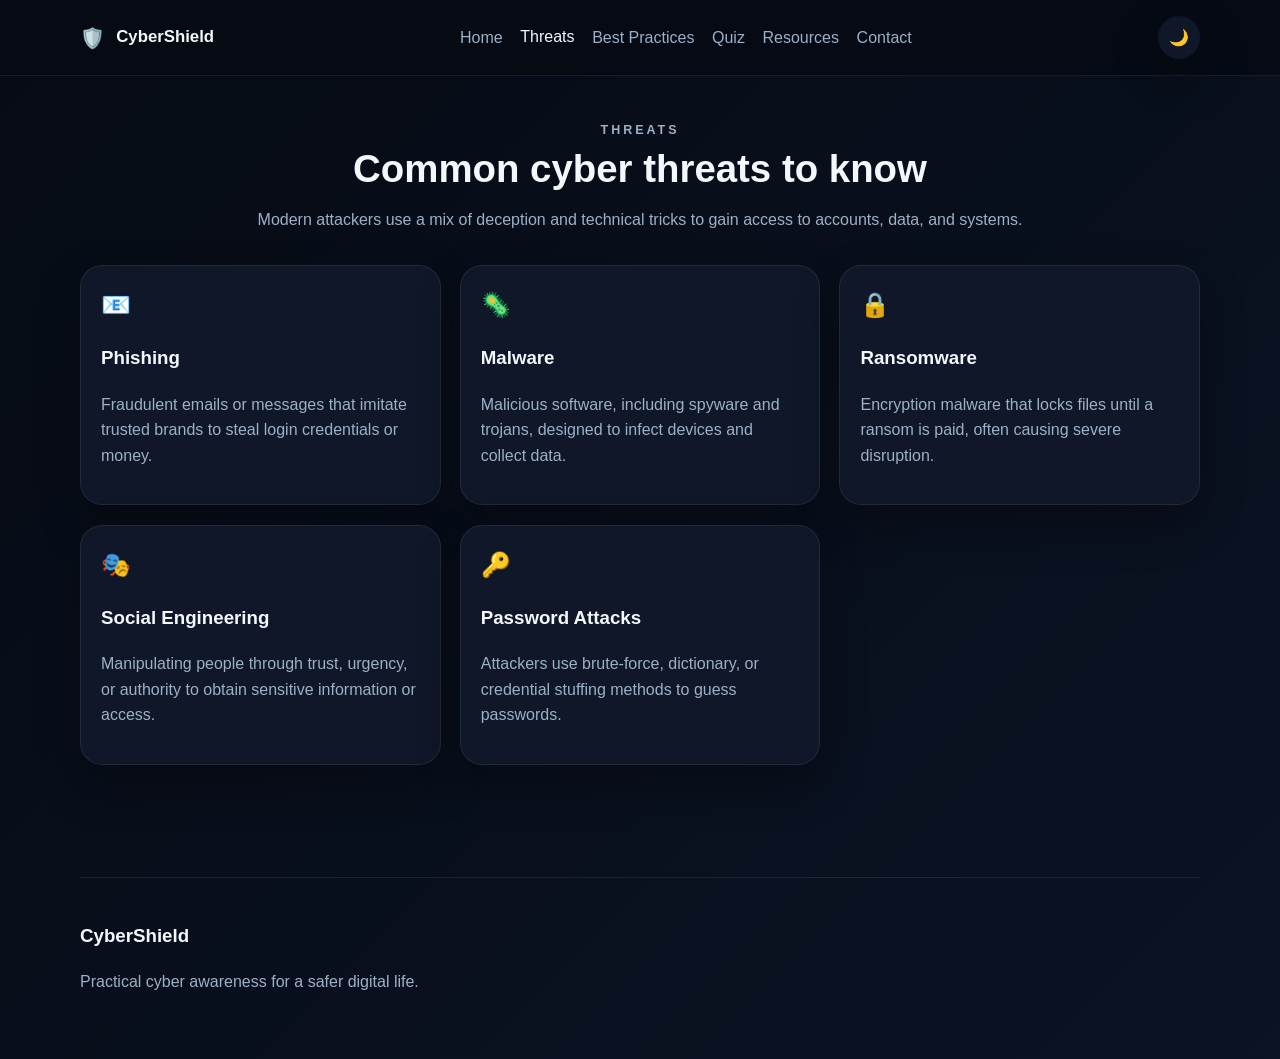
==== threats.html @ a518845e "Initial commit" ====
<!DOCTYPE html>
<html lang="en" data-theme="dark">
  <head>
    <meta charset="UTF-8" />
    <meta name="viewport" content="width=device-width, initial-scale=1.0" />
    <title>Cyber Threats | Cybersecurity Awareness</title>
    <link rel="stylesheet" href="styles.css" />
    <script src="script.js" defer></script>
  </head>
  <body>
    <header class="site-header">
      <div class="container nav-bar">
        <a class="brand" href="index.html">
          <span class="brand-icon">🛡️</span>
          <span>CyberShield</span>
        </a>
        <button class="menu-toggle" aria-label="Toggle navigation" aria-expanded="false">
          <span></span>
          <span></span>
          <span></span>
        </button>
        <nav class="nav-links" id="navLinks">
          <a href="index.html">Home</a>
          <a href="threats.html" class="active">Threats</a>
          <a href="best-practices.html">Best Practices</a>
          <a href="quiz.html">Quiz</a>
          <a href="resources.html">Resources</a>
          <a href="contact.html">Contact</a>
        </nav>
        <button id="themeToggle" class="theme-toggle" aria-label="Toggle dark mode">🌙</button>
      </div>
    </header>

    <main class="page-shell">
      <section class="container section">
        <div class="section-heading">
          <p class="eyebrow">Threats</p>
          <h1>Common cyber threats to know</h1>
          <p>Modern attackers use a mix of deception and technical tricks to gain access to accounts, data, and systems.</p>
        </div>
        <div class="card-grid three-up">
          <article class="info-card threat-card">
            <div class="card-icon">📧</div>
            <h3>Phishing</h3>
            <p>Fraudulent emails or messages that imitate trusted brands to steal login credentials or money.</p>
          </article>
          <article class="info-card threat-card">
            <div class="card-icon">🦠</div>
            <h3>Malware</h3>
            <p>Malicious software, including spyware and trojans, designed to infect devices and collect data.</p>
          </article>
          <article class="info-card threat-card">
            <div class="card-icon">🔒</div>
            <h3>Ransomware</h3>
            <p>Encryption malware that locks files until a ransom is paid, often causing severe disruption.</p>
          </article>
          <article class="info-card threat-card">
            <div class="card-icon">🎭</div>
            <h3>Social Engineering</h3>
            <p>Manipulating people through trust, urgency, or authority to obtain sensitive information or access.</p>
          </article>
          <article class="info-card threat-card">
            <div class="card-icon">🔑</div>
            <h3>Password Attacks</h3>
            <p>Attackers use brute-force, dictionary, or credential stuffing methods to guess passwords.</p>
          </article>
        </div>
      </section>
    </main>

    <footer class="site-footer">
      <div class="container footer-grid">
        <div>
          <h3>CyberShield</h3>
          <p>Practical cyber awareness for a safer digital life.</p>
        </div>
      </div>
    </footer>

    <button id="scrollTop" class="scroll-top" aria-label="Scroll to top">↑</button>
  </body>
</html>
---- styles.css ----
:root {
  --bg: #060b14;
  --surface: #0f1728;
  --surface-2: #121c33;
  --text: #f4f7fb;
  --muted: #9cb1c7;
  --accent: #2dd4bf;
  --accent-2: #3b82f6;
  --border: rgba(255, 255, 255, 0.08);
  --shadow: 0 20px 45px rgba(0, 0, 0, 0.28);
}

:root[data-theme="light"] {
  --bg: #f5f8ff;
  --surface: #ffffff;
  --surface-2: #edf4ff;
  --text: #07111f;
  --muted: #4f6280;
  --accent: #0f766e;
  --accent-2: #2563eb;
  --border: rgba(2, 8, 23, 0.08);
  --shadow: 0 20px 45px rgba(15, 23, 42, 0.08);
}

* {
  box-sizing: border-box;
}

html {
  scroll-behavior: smooth;
}

body {
  margin: 0;
  font-family: 'Inter', sans-serif;
  background: linear-gradient(135deg, var(--bg), #0b1324);
  color: var(--text);
  line-height: 1.6;
}

img {
  max-width: 100%;
  display: block;
}

a {
  color: inherit;
  text-decoration: none;
}

button,
input,
textarea {
  font: inherit;
}

.container {
  width: min(1120px, calc(100% - 2rem));
  margin: 0 auto;
}

.site-header {
  position: sticky;
  top: 0;
  z-index: 20;
  backdrop-filter: blur(16px);
  background: rgba(6, 11, 20, 0.88);
  border-bottom: 1px solid var(--border);
}

:root[data-theme="light"] .site-header {
  background: rgba(245, 248, 255, 0.9);
}

.nav-bar {
  display: flex;
  align-items: center;
  justify-content: space-between;
  padding: 1rem 0;
  gap: 1rem;
}

.brand {
  display: inline-flex;
  align-items: center;
  gap: 0.7rem;
  font-weight: 700;
  font-size: 1.05rem;
}

.brand-icon {
  font-size: 1.25rem;
}

.nav-links {
  display: flex;
  gap: 1.1rem;
  align-items: center;
}

.nav-links a {
  color: var(--muted);
  transition: color 180ms ease, transform 180ms ease;
}

.nav-links a:hover,
.nav-links a.active {
  color: var(--text);
  transform: translateY(-1px);
}

.menu-toggle,
.theme-toggle,
.scroll-top {
  border: 0;
  cursor: pointer;
}

.menu-toggle {
  display: none;
  flex-direction: column;
  gap: 4px;
  background: transparent;
  padding: 0.2rem;
}

.menu-toggle span {
  width: 24px;
  height: 2px;
  background: var(--text);
  display: block;
}

.theme-toggle {
  padding: 0.55rem 0.7rem;
  border-radius: 999px;
  background: var(--surface);
  color: var(--text);
  box-shadow: var(--shadow);
}

.hero {
  padding: 4.5rem 0 3rem;
}

.hero-grid {
  display: grid;
  grid-template-columns: 1.1fr 0.9fr;
  gap: 2rem;
  align-items: center;
}

.eyebrow {
  text-transform: uppercase;
  letter-spacing: 0.24em;
  font-size: 0.78rem;
  font-weight: 700;
  color: var(--accent);
  margin-bottom: 0.4rem;
}

.hero h1,
.section-heading h1,
.section-heading h2 {
  font-size: clamp(2rem, 3vw, 3rem);
  line-height: 1.15;
  margin: 0 0 0.7rem;
}

.hero-copy,
.section-heading p,
.info-card p,
.stat-card p,
.site-footer p,
.contact-card label,
.faq-answer p {
  color: var(--muted);
}

.hero-actions {
  display: flex;
  flex-wrap: wrap;
  gap: 0.9rem;
  margin: 1.4rem 0;
}

.btn {
  display: inline-flex;
  align-items: center;
  justify-content: center;
  padding: 0.8rem 1.15rem;
  border-radius: 999px;
  font-weight: 700;
  transition: transform 180ms ease, box-shadow 180ms ease, background 180ms ease;
}

.btn:hover {
  transform: translateY(-2px);
}

.btn-primary {
  background: linear-gradient(135deg, var(--accent-2), var(--accent));
  color: white;
  box-shadow: var(--shadow);
}

.btn-secondary {
  background: var(--surface);
  color: var(--text);
  border: 1px solid var(--border);
}

.hero-badges {
  display: flex;
  flex-wrap: wrap;
  gap: 0.8rem;
  color: var(--muted);
  font-size: 0.95rem;
}

.hero-card,
.info-card,
.stat-card,
.quiz-card,
.faq-card,
.contact-card {
  background: var(--surface);
  border: 1px solid var(--border);
  border-radius: 22px;
  box-shadow: var(--shadow);
}

.hero-card {
  padding: 1.25rem;
}

.hero-card__top {
  display: flex;
  justify-content: space-between;
  align-items: center;
  margin-bottom: 1rem;
}

.status-pill {
  background: rgba(45, 212, 191, 0.14);
  color: var(--accent);
  padding: 0.35rem 0.7rem;
  border-radius: 999px;
  font-size: 0.8rem;
}

.carousel {
  overflow: hidden;
}

.carousel-track {
  position: relative;
  min-height: 160px;
}

.slide {
  display: none;
  animation: fadeIn 0.5s ease;
}

.slide.active {
  display: block;
}

.section {
  padding: 2rem 0 3rem;
}

.section-alt {
  background: linear-gradient(180deg, rgba(45, 212, 191, 0.07), transparent);
}

.section-heading {
  text-align: center;
  margin-bottom: 2rem;
}

.card-grid {
  display: grid;
  gap: 1.2rem;
}

.three-up {
  grid-template-columns: repeat(3, minmax(0, 1fr));
}

.two-up {
  grid-template-columns: repeat(2, minmax(0, 1fr));
}

.info-card,
.stat-card,
.faq-card,
.contact-card,
.quiz-card {
  padding: 1.25rem;
  transition: transform 180ms ease, border-color 180ms ease;
}

.info-card:hover,
.stat-card:hover,
.quiz-card:hover,
.faq-card:hover,
.contact-card:hover {
  transform: translateY(-3px);
  border-color: rgba(45, 212, 191, 0.4);
}

.card-icon {
  font-size: 1.5rem;
  margin-bottom: 0.65rem;
}

.stats-grid {
  display: grid;
  grid-template-columns: repeat(3, minmax(0, 1fr));
  gap: 1.2rem;
}

.counter {
  font-size: 2.2rem;
  margin: 0 0 0.4rem;
  color: var(--accent);
}

.page-shell {
  padding-bottom: 2rem;
}

.resource-toolbar {
  margin: 0 auto 1.2rem;
  max-width: 500px;
}

.resource-toolbar input,
.contact-card input,
.contact-card textarea {
  width: 100%;
  border: 1px solid var(--border);
  padding: 0.85rem 1rem;
  border-radius: 12px;
  background: var(--surface-2);
  color: var(--text);
}

.quiz-card h3 {
  margin: 0 0 0.5rem;
}

.quiz-card fieldset {
  border: 0;
  padding: 0;
  margin: 0 0 1rem;
}

.quiz-card legend {
  font-weight: 700;
  margin-bottom: 0.6rem;
}

.quiz-card label {
  display: block;
  margin-bottom: 0.55rem;
  color: var(--muted);
}

.quiz-actions {
  display: flex;
  flex-wrap: wrap;
  gap: 0.8rem;
  margin-top: 1rem;
}

.quiz-result {
  margin-top: 1rem;
  font-weight: 700;
  color: var(--accent);
}

.faq-item + .faq-item {
  margin-top: 0.75rem;
}

.faq-question {
  width: 100%;
  text-align: left;
  padding: 0.9rem 1rem;
  border: 1px solid var(--border);
  border-radius: 12px;
  background: var(--surface-2);
  color: var(--text);
  cursor: pointer;
}

.faq-answer {
  display: none;
  padding: 0.7rem 0.2rem 0;
}

.faq-item.active .faq-answer {
  display: block;
}

.contact-grid {
  display: grid;
  grid-template-columns: 1fr 1fr;
  gap: 2rem;
  align-items: start;
}

.contact-card {
  display: grid;
  gap: 0.9rem;
}

.contact-card label {
  display: grid;
  gap: 0.4rem;
}

.newsletter {
  display: flex;
  gap: 0.5rem;
  align-items: center;
  color: var(--muted);
}

.social-links {
  display: flex;
  gap: 0.7rem;
  margin-top: 1rem;
}

.social-links a {
  width: 42px;
  height: 42px;
  display: grid;
  place-items: center;
  border-radius: 50%;
  background: var(--surface);
  border: 1px solid var(--border);
}

.site-footer {
  padding: 2rem 0 3rem;
}

.footer-grid {
  display: flex;
  justify-content: space-between;
  gap: 1rem;
  border-top: 1px solid var(--border);
  padding-top: 1.5rem;
}

.site-footer ul {
  list-style: none;
  padding: 0;
  margin: 0;
  color: var(--muted);
}

.scroll-top {
  position: fixed;
  right: 1.25rem;
  bottom: 1.25rem;
  width: 46px;
  height: 46px;
  border-radius: 50%;
  background: linear-gradient(135deg, var(--accent-2), var(--accent));
  color: white;
  display: none;
  box-shadow: var(--shadow);
}

@keyframes fadeIn {
  from { opacity: 0; transform: translateY(8px); }
  to { opacity: 1; transform: translateY(0); }
}

@media (max-width: 900px) {
  .hero-grid,
  .contact-grid,
  .three-up,
  .two-up,
  .stats-grid {
    grid-template-columns: 1fr;
  }

  .footer-grid {
    flex-direction: column;
  }
}

@media (max-width: 760px) {
  .menu-toggle {
    display: inline-flex;
  }

  .nav-links {
    position: absolute;
    top: 68px;
    right: 1rem;
    left: 1rem;
    flex-direction: column;
    align-items: flex-start;
    padding: 1rem;
    background: var(--surface);
    border: 1px solid var(--border);
    border-radius: 16px;
    display: none;
  }

  .nav-links.open {
    display: flex;
  }

  .theme-toggle {
    margin-left: auto;
  }

  .hero {
    padding-top: 2.5rem;
  }
}
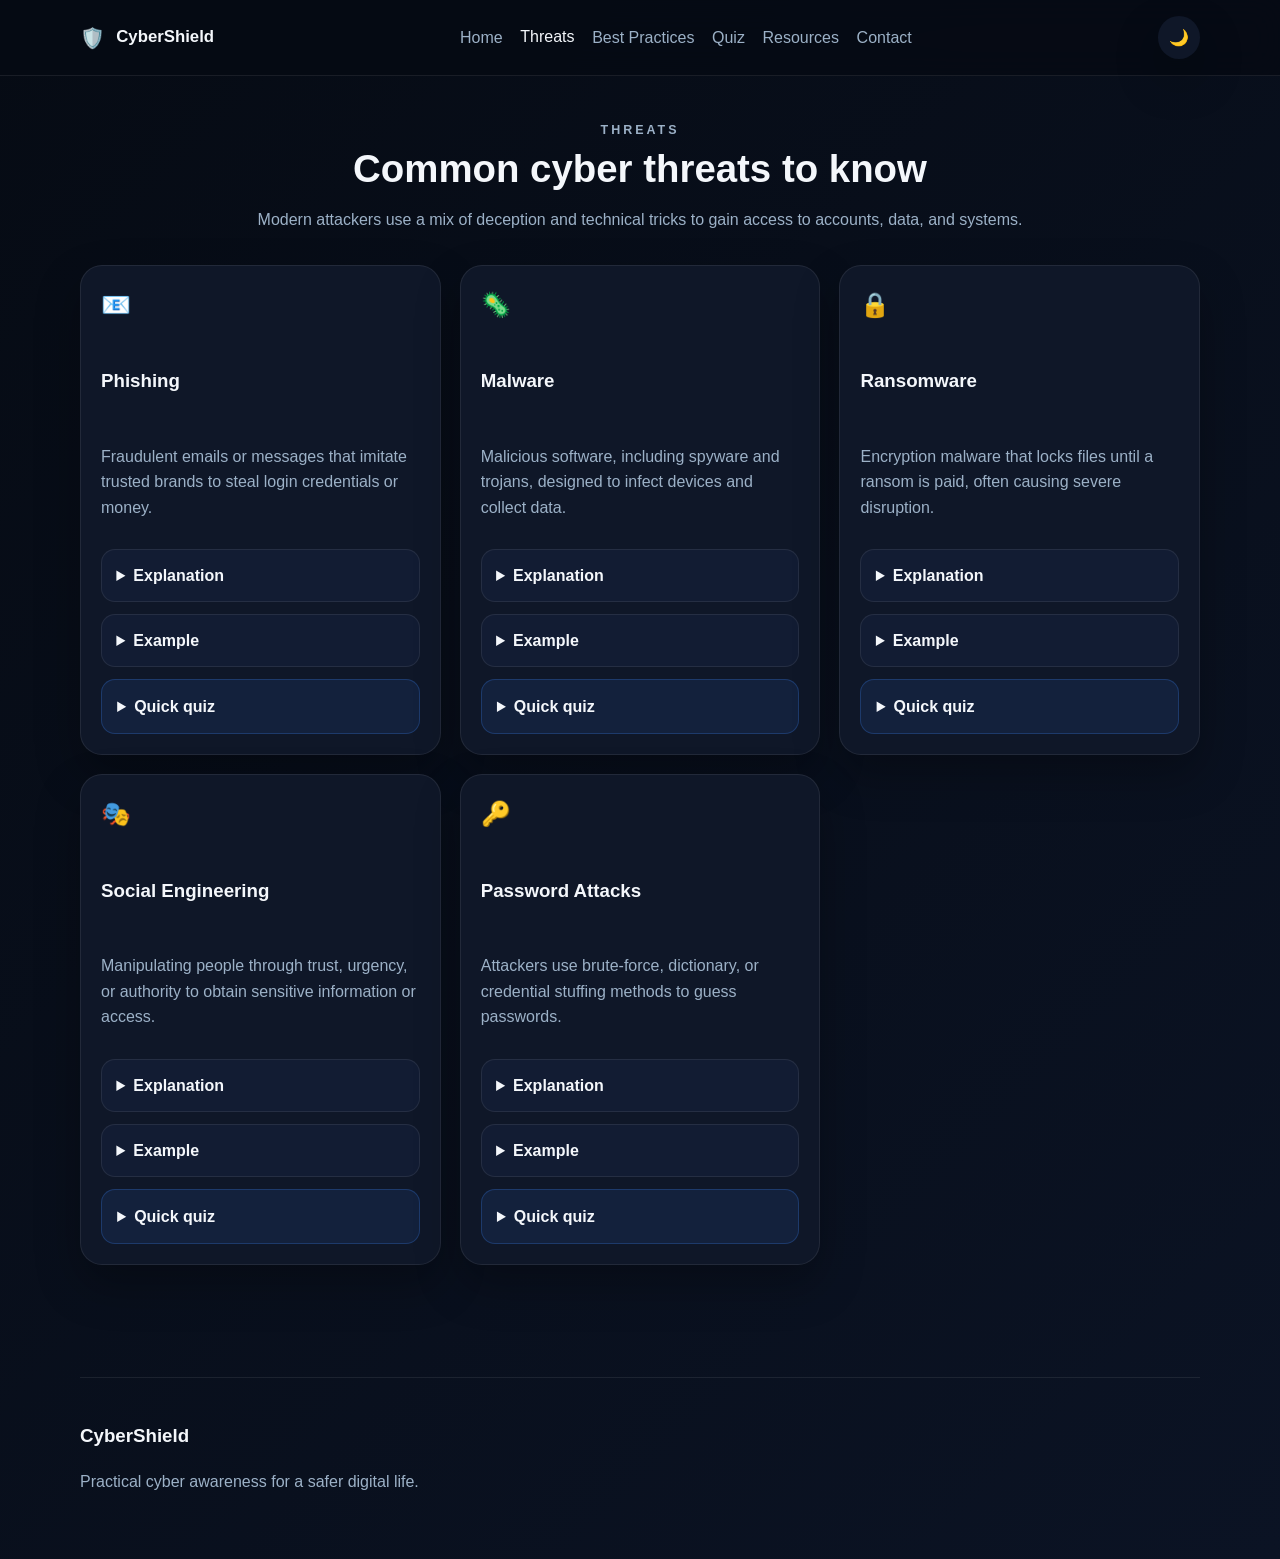
==== commit 3fba8b0a: "threats sections modified" ====
--- a/threats.html
+++ b/threats.html
@@ -43,26 +43,256 @@
             <div class="card-icon">📧</div>
             <h3>Phishing</h3>
             <p>Fraudulent emails or messages that imitate trusted brands to steal login credentials or money.</p>
+            <div class="threat-content">
+              <details class="threat-block">
+                <summary>Explanation</summary>
+                <p>Phishing relies on urgency, fear, or curiosity to make you click a link or open an attachment quickly.</p>
+              </details>
+              <details class="threat-block">
+                <summary>Example</summary>
+                <p>A fake invoice email asks you to confirm your account by clicking a link that steals your password.</p>
+              </details>
+              <details class="threat-quiz">
+                <summary>Quick quiz</summary>
+                <div class="quiz-questions">
+                  <p>1. What is the safest response to a suspicious password-reset email?</p>
+                  <ul>
+                    <li>A. Click the link immediately</li>
+                    <li>B. Reply with your password</li>
+                    <li>C. Open the official site manually and verify</li>
+                  </ul>
+                  <p>2. Why do attackers use urgency in phishing messages?</p>
+                  <ul>
+                    <li>A. To make you act quickly without thinking</li>
+                    <li>B. To improve email delivery</li>
+                    <li>C. To avoid spam filters</li>
+                  </ul>
+                  <p>3. What should you do before clicking a link from an email?</p>
+                  <ul>
+                    <li>A. Hover over it and verify the sender</li>
+                    <li>B. Click it immediately to test it</li>
+                    <li>C. Share it with coworkers</li>
+                  </ul>
+                  <p>4. Which is a strong security habit?</p>
+                  <ul>
+                    <li>A. Trusting every urgent request</li>
+                    <li>B. Verifying requests through official channels</li>
+                    <li>C. Reusing the same password</li>
+                  </ul>
+                  <p>5. What is the main goal of phishing?</p>
+                  <ul>
+                    <li>A. To improve your browser speed</li>
+                    <li>B. To steal information or money</li>
+                    <li>C. To clean your inbox</li>
+                  </ul>
+                  <p class="quiz-answer"><strong>Answer:</strong> 1-C, 2-A, 3-A, 4-B, 5-B.</p>
+                </div>
+              </details>
+            </div>
           </article>
           <article class="info-card threat-card">
             <div class="card-icon">🦠</div>
             <h3>Malware</h3>
             <p>Malicious software, including spyware and trojans, designed to infect devices and collect data.</p>
+            <div class="threat-content">
+              <details class="threat-block">
+                <summary>Explanation</summary>
+                <p>Malware can silently install on a device and monitor activity, steal files, or disrupt normal operations.</p>
+              </details>
+              <details class="threat-block">
+                <summary>Example</summary>
+                <p>A fake software installer secretly adds spyware that records keystrokes and sends them to hackers.</p>
+              </details>
+              <details class="threat-quiz">
+                <summary>Quick quiz</summary>
+                <div class="quiz-questions">
+                  <p>1. Which action is most likely to reduce malware risk?</p>
+                  <ul>
+                    <li>A. Downloading random browser extensions</li>
+                    <li>B. Installing software only from trusted sources</li>
+                    <li>C. Disabling your antivirus forever</li>
+                  </ul>
+                  <p>2. What type of malware records your keystrokes?</p>
+                  <ul>
+                    <li>A. Adware</li>
+                    <li>B. Spyware</li>
+                    <li>C. Cloud backup</li>
+                  </ul>
+                  <p>3. Why should you avoid cracked software?</p>
+                  <ul>
+                    <li>A. It may contain hidden malware</li>
+                    <li>B. It runs faster</li>
+                    <li>C. It is always free</li>
+                  </ul>
+                  <p>4. What helps keep malware away from your device?</p>
+                  <ul>
+                    <li>A. Downloading from pop-ups</li>
+                    <li>B. Keeping your software updated</li>
+                    <li>C. Turning off security alerts</li>
+                  </ul>
+                  <p>5. What is a common way malware spreads?</p>
+                  <ul>
+                    <li>A. Through trusted websites only</li>
+                    <li>B. Through malicious downloads and attachments</li>
+                    <li>C. Through a strong password alone</li>
+                  </ul>
+                  <p class="quiz-answer"><strong>Answer:</strong> 1-B, 2-B, 3-A, 4-B, 5-B.</p>
+                </div>
+              </details>
+            </div>
           </article>
           <article class="info-card threat-card">
             <div class="card-icon">🔒</div>
             <h3>Ransomware</h3>
             <p>Encryption malware that locks files until a ransom is paid, often causing severe disruption.</p>
+            <div class="threat-content">
+              <details class="threat-block">
+                <summary>Explanation</summary>
+                <p>Ransomware encrypts important documents and demands payment for their release, making recovery difficult.</p>
+              </details>
+              <details class="threat-block">
+                <summary>Example</summary>
+                <p>A company finds its shared folders encrypted after an employee opens a malicious attachment.</p>
+              </details>
+              <details class="threat-quiz">
+                <summary>Quick quiz</summary>
+                <div class="quiz-questions">
+                  <p>1. Why should you keep regular backups?</p>
+                  <ul>
+                    <li>A. So files are easier to lose</li>
+                    <li>B. To recover files if ransomware strikes</li>
+                    <li>C. To make your device slower</li>
+                  </ul>
+                  <p>2. What does ransomware typically do to files?</p>
+                  <ul>
+                    <li>A. It deletes them permanently</li>
+                    <li>B. It encrypts them and demands payment</li>
+                    <li>C. It saves them to the cloud</li>
+                  </ul>
+                  <p>3. What is a good first response if you suspect ransomware?</p>
+                  <ul>
+                    <li>A. Disconnect the affected device</li>
+                    <li>B. Pay the ransom immediately</li>
+                    <li>C. Open more attachments</li>
+                  </ul>
+                  <p>4. Why are backups valuable?</p>
+                  <ul>
+                    <li>A. They reduce the chance of infection</li>
+                    <li>B. They help restore data without paying a ransom</li>
+                    <li>C. They replace antivirus software</li>
+                  </ul>
+                  <p>5. Which action increases ransomware risk?</p>
+                  <ul>
+                    <li>A. Opening trusted links only</li>
+                    <li>B. Clicking unknown attachments</li>
+                    <li>C. Using MFA</li>
+                  </ul>
+                  <p class="quiz-answer"><strong>Answer:</strong> 1-B, 2-B, 3-A, 4-B, 5-B.</p>
+                </div>
+              </details>
+            </div>
           </article>
           <article class="info-card threat-card">
             <div class="card-icon">🎭</div>
             <h3>Social Engineering</h3>
             <p>Manipulating people through trust, urgency, or authority to obtain sensitive information or access.</p>
+            <div class="threat-content">
+              <details class="threat-block">
+                <summary>Explanation</summary>
+                <p>Attackers often exploit human habits rather than technical weaknesses, using impersonation and pressure.</p>
+              </details>
+              <details class="threat-block">
+                <summary>Example</summary>
+                <p>Someone calls pretending to be IT support and asks you to share a one-time code from your phone.</p>
+              </details>
+              <details class="threat-quiz">
+                <summary>Quick quiz</summary>
+                <div class="quiz-questions">
+                  <p>1. What is the best response to a caller asking for a verification code?</p>
+                  <ul>
+                    <li>A. Share it to prove you are authorized</li>
+                    <li>B. Hang up and verify the request through official channels</li>
+                    <li>C. Give them the code and ask questions later</li>
+                  </ul>
+                  <p>2. What is social engineering mainly about?</p>
+                  <ul>
+                    <li>A. Improving software performance</li>
+                    <li>B. Tricking people into revealing information</li>
+                    <li>C. Creating stronger passwords</li>
+                  </ul>
+                  <p>3. Why are attackers successful in social engineering?</p>
+                  <ul>
+                    <li>A. They exploit trust and urgency</li>
+                    <li>B. They only target tech experts</li>
+                    <li>C. They avoid using emotions</li>
+                  </ul>
+                  <p>4. What should you do if someone pressures you for confidential information?</p>
+                  <ul>
+                    <li>A. Comply immediately</li>
+                    <li>B. Pause and verify the request</li>
+                    <li>C. Share it with a coworker</li>
+                  </ul>
+                  <p>5. Which is a good protective habit?</p>
+                  <ul>
+                    <li>A. Trusting every urgent request</li>
+                    <li>B. Staying calm and verifying identity</li>
+                    <li>C. Giving out recovery codes</li>
+                  </ul>
+                  <p class="quiz-answer"><strong>Answer:</strong> 1-B, 2-B, 3-A, 4-B, 5-B.</p>
+                </div>
+              </details>
+            </div>
           </article>
           <article class="info-card threat-card">
             <div class="card-icon">🔑</div>
             <h3>Password Attacks</h3>
             <p>Attackers use brute-force, dictionary, or credential stuffing methods to guess passwords.</p>
+            <div class="threat-content">
+              <details class="threat-block">
+                <summary>Explanation</summary>
+                <p>Weak or reused passwords are easy to guess and can be tested across many accounts at once.</p>
+              </details>
+              <details class="threat-block">
+                <summary>Example</summary>
+                <p>Hackers use a stolen password from one website to try logging into your email and banking accounts.</p>
+              </details>
+              <details class="threat-quiz">
+                <summary>Quick quiz</summary>
+                <div class="quiz-questions">
+                  <p>1. Which password habit is safest?</p>
+                  <ul>
+                    <li>A. Reusing the same password everywhere</li>
+                    <li>B. Using a short password with your birth year</li>
+                    <li>C. Using a long unique password stored in a password manager</li>
+                  </ul>
+                  <p>2. Why is password reuse risky?</p>
+                  <ul>
+                    <li>A. It slows down your device</li>
+                    <li>B. One breach can expose many accounts</li>
+                    <li>C. It makes accounts easier to memorize</li>
+                  </ul>
+                  <p>3. What does MFA add to password security?</p>
+                  <ul>
+                    <li>A. A second layer of verification</li>
+                    <li>B. A longer password</li>
+                    <li>C. A password reset tool</li>
+                  </ul>
+                  <p>4. What is a strong password practice?</p>
+                  <ul>
+                    <li>A. Writing it on a sticky note</li>
+                    <li>B. Saving it in a password manager</li>
+                    <li>C. Sharing it with a friend</li>
+                  </ul>
+                  <p>5. What should you do if you think your password was exposed?</p>
+                  <ul>
+                    <li>A. Ignore it</li>
+                    <li>B. Change it immediately and enable MFA</li>
+                    <li>C. Use it on another site</li>
+                  </ul>
+                  <p class="quiz-answer"><strong>Answer:</strong> 1-C, 2-B, 3-A, 4-B, 5-B.</p>
+                </div>
+              </details>
+            </div>
           </article>
         </div>
       </section>
--- a/styles.css
+++ b/styles.css
@@ -291,6 +291,63 @@
 
 .two-up {
   grid-template-columns: repeat(2, minmax(0, 1fr));
+}
+
+.threat-card {
+  display: flex;
+  flex-direction: column;
+  gap: 0.8rem;
+}
+
+.threat-content {
+  display: grid;
+  gap: 0.75rem;
+}
+
+.threat-block {
+  padding: 0.8rem 0.9rem;
+  border-radius: 14px;
+  background: var(--surface-2);
+  border: 1px solid var(--border);
+}
+
+.threat-block summary,
+.threat-quiz summary {
+  cursor: pointer;
+  font-weight: 700;
+  color: var(--text);
+}
+
+.threat-block[open],
+.threat-quiz[open] {
+  border-color: rgba(45, 212, 191, 0.4);
+}
+
+.threat-quiz {
+  padding: 0.85rem 0.95rem;
+  border-radius: 14px;
+  background: rgba(59, 130, 246, 0.1);
+  border: 1px solid rgba(59, 130, 246, 0.25);
+}
+
+.threat-block p,
+.threat-quiz p,
+.threat-quiz ul {
+  margin: 0.45rem 0 0;
+}
+
+.threat-quiz ul {
+  padding-left: 1.2rem;
+  color: var(--muted);
+}
+
+.quiz-questions {
+  display: grid;
+  gap: 0.35rem;
+}
+
+.quiz-answer {
+  color: var(--accent);
 }
 
 .info-card,
